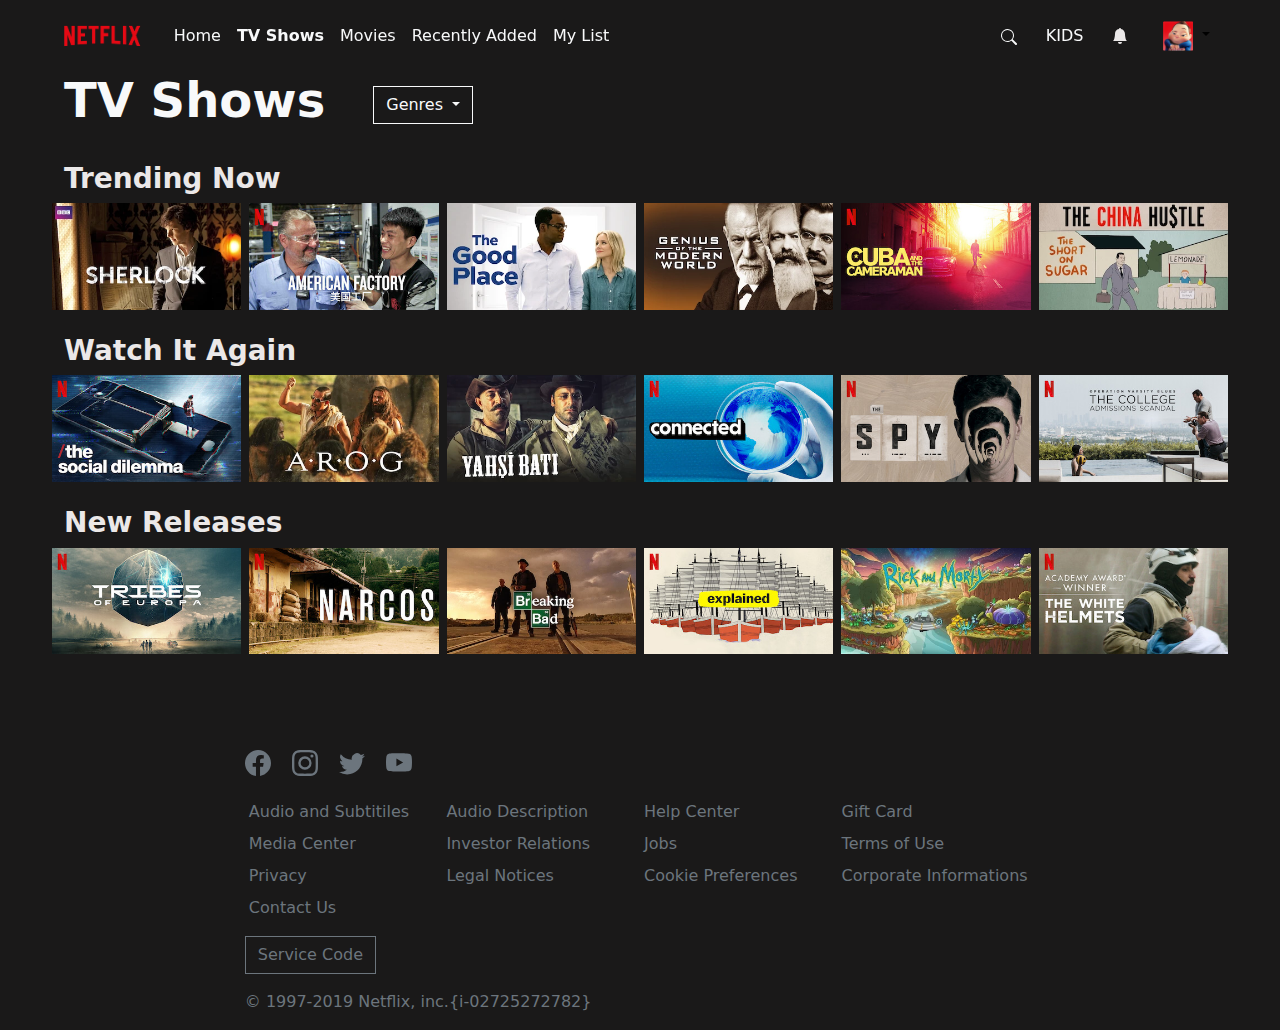
==== index.html @ e66639b0 "U2-W6-D5 PROJECT" ====
<!DOCTYPE html>
<html lang="en">
  <head>
    <meta charset="utf-8" />
    <meta name="viewport" content="width=device-width, initial-scale=1" />
    <title>Netflix</title>
    <link
      href="https://cdn.jsdelivr.net/npm/bootstrap@5.3.3/dist/css/bootstrap.min.css"
      rel="stylesheet"
      integrity="sha384-QWTKZyjpPEjISv5WaRU9OFeRpok6YctnYmDr5pNlyT2bRjXh0JMhjY6hW+ALEwIH"
      crossorigin="anonymous"
    />
    <link rel="stylesheet" href="style.css" />
  </head>
  <body>
    <nav class="navbar navbar-expand-lg d-flex sticky-top">
      <div class="container-fluid">
        <a class="navbar-brand" href="#">
          <img height="40" src="./assets/netflix_logo.png" />
        </a>
        <button
          class="navbar-toggler text-light"
          type="button"
          data-bs-toggle="collapse"
          data-bs-target="#navbarSupportedContent"
          aria-controls="navbarSupportedContent"
          aria-expanded="false"
          aria-label="Toggle navigation"
        >
          <span class="navbar-toggler-icon text-light"></span>
        </button>

        <div class="collapse navbar-collapse" id="navbarSupportedContent">
          <ul class="navbar-nav me-auto">
            <li class="nav-item active">
              <a class="nav-link text-light" href="#">Home </a>
            </li>
            <li class="nav-item">
              <a class="nav-link text-light" href="#week-deal"
                ><strong>TV Shows</strong></a
              >
            </li>

            <li class="nav-item">
              <a class="nav-link text-light" href="#welcome-summer">Movies</a>
            </li>

            <li class="nav-item">
              <a class="nav-link text-light" href="#last-minute"
                >Recently Added</a
              >
            </li>

            <li class="nav-item">
              <a class="nav-link text-light" href="#testimonials">My List</a>
            </li>
          </ul>
          <nav class="navbar">
            <div class="container">
              <form class="d-flex" role="search">
                <input class="form-control bg-transparent border border-0" />
                <button class="btn border border-0" type="submit">
                  <svg
                    xmlns="http://www.w3.org/2000/svg"
                    width="26"
                    height="16"
                    fill="currentColor"
                    class="bi bi-search text-light"
                    viewBox="0 0 16 16"
                  >
                    <path
                      d="M11.742 10.344a6.5 6.5 0 1 0-1.397 1.398h-.001q.044.06.098.115l3.85 3.85a1 1 0 0 0 1.415-1.414l-3.85-3.85a1 1 0 0 0-.115-.1zM12 6.5a5.5 5.5 0 1 1-11 0 5.5 5.5 0 0 1 11 0"
                    />
                  </svg>
                </button>
              </form>
            </div>
          </nav>
          <p class="me-4 pt-3 text-light">KIDS</p>
          <svg
            class="me-4"
            xmlns="http://www.w3.org/2000/svg"
            width="26"
            height="16"
            fill="currentColor"
            class="bi bi-bell-fill text-light"
            viewBox="0 0 16 16"
          >
            <path
              d="M8 16a2 2 0 0 0 2-2H6a2 2 0 0 0 2 2m.995-14.901a1 1 0 1 0-1.99 0A5 5 0 0 0 3 6c0 1.098-.5 6-2 7h14c-1.5-1-2-5.902-2-7 0-2.42-1.72-4.44-4.005-4.901"
            />
          </svg>
          <div class="dropdown">
            <button
              class="bg-transparent dropdown-toggle border border-0"
              type="button"
              data-bs-toggle="dropdown"
              aria-expanded="false"
            >
              <img src="./assets/avatar.png" alt="avatar image" height="30" />
            </button>
            <ul class="dropdown-menu">
              <li>
                <a class="dropdown-item" href="profile.html">Profile</a>
              </li>
              <li><a class="dropdown-item" href="#">Account</a></li>
              <li><a class="dropdown-item" href="#">Centro assistenza</a></li>
            </ul>
          </div>
        </div>
      </div>
    </nav>
    <main>
      <div class="container-fluid">
        <div class="d-flex align-items-center">
          <h1 class="display-5 d-inline-block fw-semibold text-light">
            TV Shows
          </h1>
          <div class="dropdown d-inline-block ms-5">
            <button
              class="btn btn-outline-light bg-transparent rounded-0 dropdown-toggle text-light"
              type="button"
              data-bs-toggle="dropdown"
              aria-expanded="false"
            >
              Genres
            </button>
            <ul class="dropdown-menu">
              <li>
                <button class="dropdown-item" type="button">Azione</button>
              </li>
              <li>
                <button class="dropdown-item" type="button">Commedie</button>
              </li>
              <li>
                <button class="dropdown-item" type="button">Horror</button>
              </li>
              <li>
                <button class="dropdown-item" type="button">Italiani</button>
              </li>
              <li>
                <button class="dropdown-item" type="button">Reality</button>
              </li>
            </ul>
          </div>
        </div>

        <section>
          <h3 class="fw-semibold mt-4">Trending Now</h3>
          <div class="treding-section">
            <div class="text-center">
              <div class="row align-items-startd-flex">
                <div class="col">
                  <img
                    src="./assets/media/media0.webp"
                    class="film-img"
                    alt="Sherlock"
                  />
                </div>
                <div class="col">
                  <img
                    src="./assets/media/media1.jpg"
                    class="film-img"
                    alt="American Factory"
                  />
                </div>
                <div class="col">
                  <img
                    src="./assets/media/media2.webp"
                    class="film-img"
                    alt="The good place"
                  />
                </div>
                <div class="col">
                  <img
                    src="./assets/media/media3.webp"
                    class="film-img"
                    alt="Genius of the modern world"
                  />
                </div>
                <div class="col">
                  <img
                    src="./assets/media/media4.jpg"
                    class="film-img"
                    alt="Cuba and the cameraman"
                  />
                </div>
                <div class="col">
                  <img
                    src="./assets/media/media5.webp"
                    class="film-img"
                    alt="The china hustle"
                  />
                </div>
              </div>
            </div>
          </div>
        </section>

        <section>
          <h3 class="fw-semibold mt-4">Watch It Again</h3>
          <div class="treding-section">
            <div class="text-center">
              <div class="row align-items-startd-flex">
                <div class="col">
                  <img
                    src="./assets/media/media6.jpg"
                    class="film-img"
                    alt="The social dilemma"
                  />
                </div>
                <div class="col">
                  <img
                    src="./assets/media/media7.webp"
                    class="film-img"
                    alt="AROG"
                  />
                </div>
                <div class="col">
                  <img
                    src="./assets/media/media8.webp"
                    class="film-img"
                    alt="Yashi Bati"
                  />
                </div>
                <div class="col">
                  <img
                    src="./assets/media/media9.jpg"
                    class="film-img"
                    alt="Connected"
                  />
                </div>
                <div class="col">
                  <img
                    src="./assets/media/media10.jpg"
                    class="film-img"
                    alt="The SPY"
                  />
                </div>
                <div class="col">
                  <img
                    src="./assets/media/media11.jpg"
                    class="film-img"
                    alt="The college"
                  />
                </div>
              </div>
            </div>
          </div>
        </section>
        <section>
          <h3 class="fw-semibold mt-4">New Releases</h3>
          <div class="treding-section">
            <div class="text-center">
              <div class="row align-items-startd-flex">
                <div class="col">
                  <img
                    src="./assets/media/media12.jpg"
                    class="film-img"
                    alt="Tribes of Europa"
                  />
                </div>
                <div class="col">
                  <img
                    src="./assets/media/media13.jpg"
                    class="film-img"
                    alt="Narcos"
                  />
                </div>
                <div class="col">
                  <img
                    src="./assets/media/media14.webp"
                    class="film-img"
                    alt="Breaking Bad"
                  />
                </div>
                <div class="col">
                  <img
                    src="./assets/media/media15.jpg"
                    class="film-img"
                    alt="Explaind"
                  />
                </div>
                <div class="col">
                  <img
                    src="./assets/media/media16.webp"
                    class="film-img"
                    alt="Rick and Morty"
                  />
                </div>
                <div class="col">
                  <img
                    src="./assets/media/media17.jpg"
                    class="film-img"
                    alt="The white helmets"
                  />
                </div>
              </div>
            </div>
          </div>
        </section>
      </div>
    </main>
    <footer class="mt-5 pt-5">
      <div class="icons ms-2">
        <svg
          xmlns="http://www.w3.org/2000/svg"
          width="26"
          height="26"
          fill="currentColor"
          class="bi me-3 bi-facebook text-secondary"
          viewBox="0 0 16 16"
        >
          <path
            d="M16 8.049c0-4.446-3.582-8.05-8-8.05C3.58 0-.002 3.603-.002 8.05c0 4.017 2.926 7.347 6.75 7.951v-5.625h-2.03V8.05H6.75V6.275c0-2.017 1.195-3.131 3.022-3.131.876 0 1.791.157 1.791.157v1.98h-1.009c-.993 0-1.303.621-1.303 1.258v1.51h2.218l-.354 2.326H9.25V16c3.824-.604 6.75-3.934 6.75-7.951"
          />
        </svg>
        <svg
          xmlns="http://www.w3.org/2000/svg"
          width="26"
          height="26"
          fill="currentColor"
          class="bi me-3 bi-instagram text-secondary"
          viewBox="0 0 16 16"
        >
          <path
            d="M8 0C5.829 0 5.556.01 4.703.048 3.85.088 3.269.222 2.76.42a3.9 3.9 0 0 0-1.417.923A3.9 3.9 0 0 0 .42 2.76C.222 3.268.087 3.85.048 4.7.01 5.555 0 5.827 0 8.001c0 2.172.01 2.444.048 3.297.04.852.174 1.433.372 1.942.205.526.478.972.923 1.417.444.445.89.719 1.416.923.51.198 1.09.333 1.942.372C5.555 15.99 5.827 16 8 16s2.444-.01 3.298-.048c.851-.04 1.434-.174 1.943-.372a3.9 3.9 0 0 0 1.416-.923c.445-.445.718-.891.923-1.417.197-.509.332-1.09.372-1.942C15.99 10.445 16 10.173 16 8s-.01-2.445-.048-3.299c-.04-.851-.175-1.433-.372-1.941a3.9 3.9 0 0 0-.923-1.417A3.9 3.9 0 0 0 13.24.42c-.51-.198-1.092-.333-1.943-.372C10.443.01 10.172 0 7.998 0zm-.717 1.442h.718c2.136 0 2.389.007 3.232.046.78.035 1.204.166 1.486.275.373.145.64.319.92.599s.453.546.598.92c.11.281.24.705.275 1.485.039.843.047 1.096.047 3.231s-.008 2.389-.047 3.232c-.035.78-.166 1.203-.275 1.485a2.5 2.5 0 0 1-.599.919c-.28.28-.546.453-.92.598-.28.11-.704.24-1.485.276-.843.038-1.096.047-3.232.047s-2.39-.009-3.233-.047c-.78-.036-1.203-.166-1.485-.276a2.5 2.5 0 0 1-.92-.598 2.5 2.5 0 0 1-.6-.92c-.109-.281-.24-.705-.275-1.485-.038-.843-.046-1.096-.046-3.233s.008-2.388.046-3.231c.036-.78.166-1.204.276-1.486.145-.373.319-.64.599-.92s.546-.453.92-.598c.282-.11.705-.24 1.485-.276.738-.034 1.024-.044 2.515-.045zm4.988 1.328a.96.96 0 1 0 0 1.92.96.96 0 0 0 0-1.92m-4.27 1.122a4.109 4.109 0 1 0 0 8.217 4.109 4.109 0 0 0 0-8.217m0 1.441a2.667 2.667 0 1 1 0 5.334 2.667 2.667 0 0 1 0-5.334"
          />
        </svg>
        <svg
          xmlns="http://www.w3.org/2000/svg"
          width="26"
          height="26"
          fill="currentColor"
          class="bi me-3 bi-twitter text-secondary"
          viewBox="0 0 16 16"
        >
          <path
            d="M5.026 15c6.038 0 9.341-5.003 9.341-9.334q.002-.211-.006-.422A6.7 6.7 0 0 0 16 3.542a6.7 6.7 0 0 1-1.889.518 3.3 3.3 0 0 0 1.447-1.817 6.5 6.5 0 0 1-2.087.793A3.286 3.286 0 0 0 7.875 6.03a9.32 9.32 0 0 1-6.767-3.429 3.29 3.29 0 0 0 1.018 4.382A3.3 3.3 0 0 1 .64 6.575v.045a3.29 3.29 0 0 0 2.632 3.218 3.2 3.2 0 0 1-.865.115 3 3 0 0 1-.614-.057 3.28 3.28 0 0 0 3.067 2.277A6.6 6.6 0 0 1 .78 13.58a6 6 0 0 1-.78-.045A9.34 9.34 0 0 0 5.026 15"
          />
        </svg>
        <svg
          xmlns="http://www.w3.org/2000/svg"
          width="26"
          height="26"
          fill="currentColor"
          class="bi me-3 bi-youtube text-secondary"
          viewBox="0 0 16 16"
        >
          <path
            d="M8.051 1.999h.089c.822.003 4.987.033 6.11.335a2.01 2.01 0 0 1 1.415 1.42c.101.38.172.883.22 1.402l.01.104.022.26.008.104c.065.914.073 1.77.074 1.957v.075c-.001.194-.01 1.108-.082 2.06l-.008.105-.009.104c-.05.572-.124 1.14-.235 1.558a2.01 2.01 0 0 1-1.415 1.42c-1.16.312-5.569.334-6.18.335h-.142c-.309 0-1.587-.006-2.927-.052l-.17-.006-.087-.004-.171-.007-.171-.007c-1.11-.049-2.167-.128-2.654-.26a2.01 2.01 0 0 1-1.415-1.419c-.111-.417-.185-.986-.235-1.558L.09 9.82l-.008-.104A31 31 0 0 1 0 7.68v-.123c.002-.215.01-.958.064-1.778l.007-.103.003-.052.008-.104.022-.26.01-.104c.048-.519.119-1.023.22-1.402a2.01 2.01 0 0 1 1.415-1.42c.487-.13 1.544-.21 2.654-.26l.17-.007.172-.006.086-.003.171-.007A100 100 0 0 1 7.858 2zM6.4 5.209v4.818l4.157-2.408z"
          />
        </svg>
      </div>

      <div class="container mt-4 text-secondary">
        <div class="container mt-2">
          <div class="row">
            <div class="col">Audio and Subtitiles</div>
            <div class="col">Audio Description</div>
            <div class="col">Help Center</div>
            <div class="col">Gift Card</div>
          </div>
        </div>
        <div class="container mt-2">
          <div class="row">
            <div class="col">Media Center</div>
            <div class="col">Investor Relations</div>
            <div class="col">Jobs</div>
            <div class="col">Terms of Use</div>
          </div>
        </div>
        <div class="container mt-2">
          <div class="row">
            <div class="col">Privacy</div>
            <div class="col">Legal Notices</div>
            <div class="col">Cookie Preferences</div>
            <div class="col">Corporate Informations</div>
          </div>
        </div>
        <div class="container mt-2">
          <div class="row">
            <div class="col">Contact Us</div>
          </div>
        </div>
      </div>

      <button
        type="button"
        class="btn btn-outline-secondary rounded-0 mt-3 ms-2"
      >
        Service Code
      </button>
      <p class="mt-3 ms-2 text-secondary">
        &copy; 1997-2019 Netflix, inc.{i-02725272782}
      </p>
    </footer>
    <script
      src="https://cdn.jsdelivr.net/npm/bootstrap@5.3.3/dist/js/bootstrap.bundle.min.js"
      integrity="sha384-YvpcrYf0tY3lHB60NNkmXc5s9fDVZLESaAA55NDzOxhy9GkcIdslK1eN7N6jIeHz"
      crossorigin="anonymous"
    ></script>
  </body>
</html>
---- style.css ----
body {
  max-width: 90%;
  margin-inline: auto;
  background-color: rgb(26, 25, 25);
  color: rgb(235, 232, 232);
}

div.container-fluid,
div.col {
  padding: 0;
  margin: 0;
}
.row {
  gap: 0.5rem;
}
.film-img {
  width: 100%;
  height: 100%;
}
footer {
  max-width: 70%;
  margin-inline: auto;
}
footer svg {
  font-size: 30px;
}
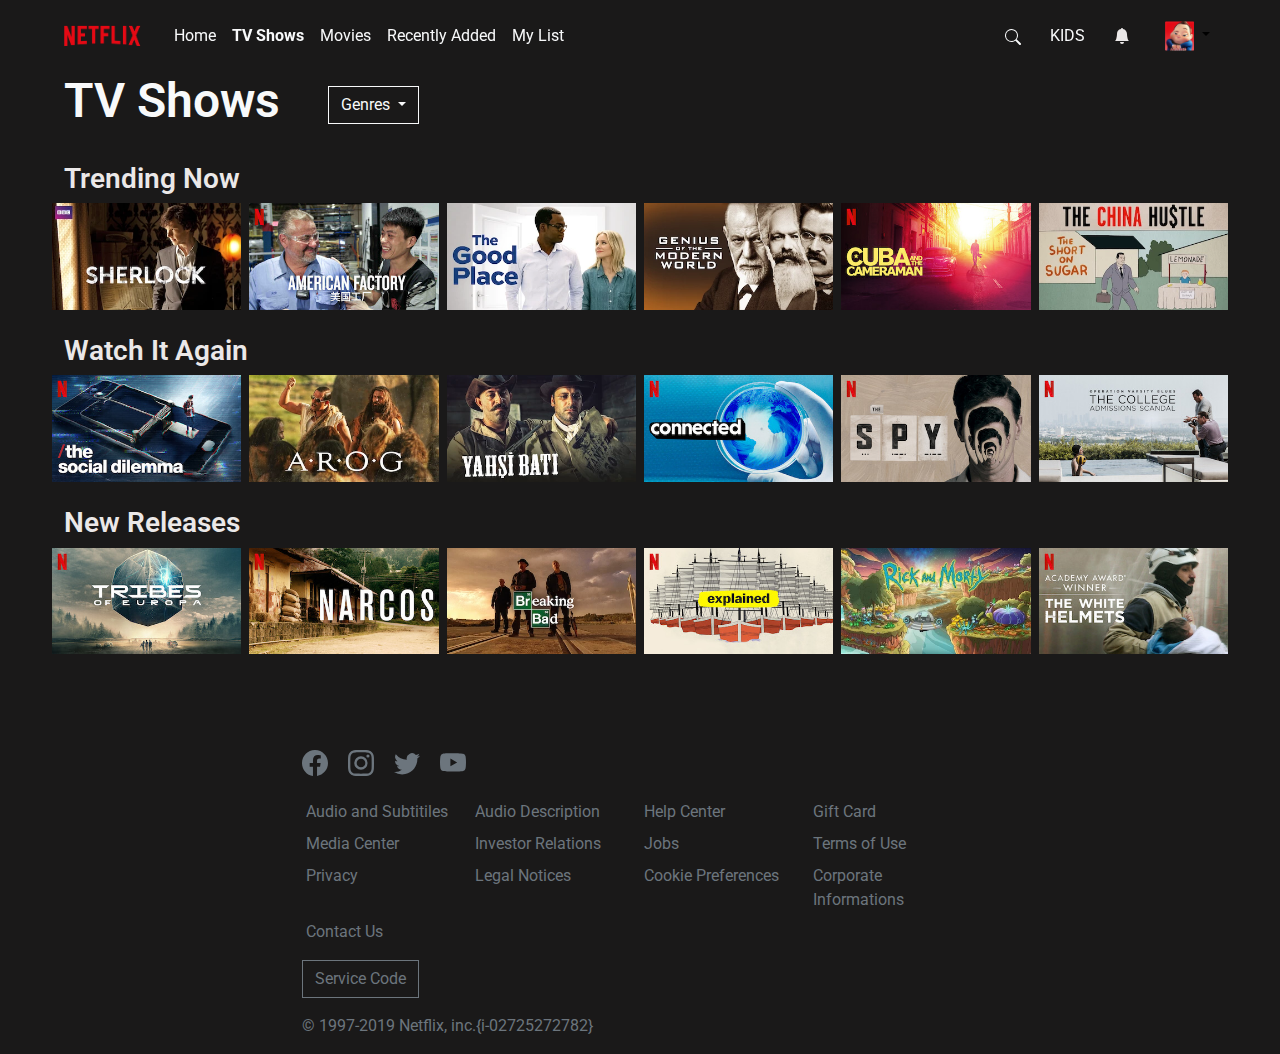
==== commit b5e23446: "finished exercise" ====
--- a/index.html
+++ b/index.html
@@ -10,7 +10,7 @@
       integrity="sha384-QWTKZyjpPEjISv5WaRU9OFeRpok6YctnYmDr5pNlyT2bRjXh0JMhjY6hW+ALEwIH"
       crossorigin="anonymous"
     />
-    <link rel="stylesheet" href="style.css" />
+    <link rel="stylesheet" href="./assets/CSS/style.css" />
   </head>
   <body>
     <nav class="navbar navbar-expand-lg d-flex sticky-top">
--- a/assets/CSS/style.css
+++ b/assets/CSS/style.css
@@ -0,0 +1,29 @@
+@import url("https://fonts.googleapis.com/css2?family=Roboto:ital,wght@0,100;0,300;0,400;0,500;0,700;0,900;1,100;1,300;1,400;1,500;1,700;1,900&display=swap");
+
+body {
+  max-width: 90%;
+  margin-inline: auto;
+  background-color: rgb(26, 25, 25);
+  color: rgb(235, 232, 232);
+  font-family: roboto;
+}
+
+div.container-fluid,
+div.col {
+  padding: 0;
+  margin: 0;
+}
+.row {
+  gap: 0.5rem;
+}
+.film-img {
+  width: 100%;
+  height: 100%;
+}
+footer {
+  max-width: 60%;
+  margin-inline: auto;
+}
+footer svg {
+  font-size: 30px;
+}
